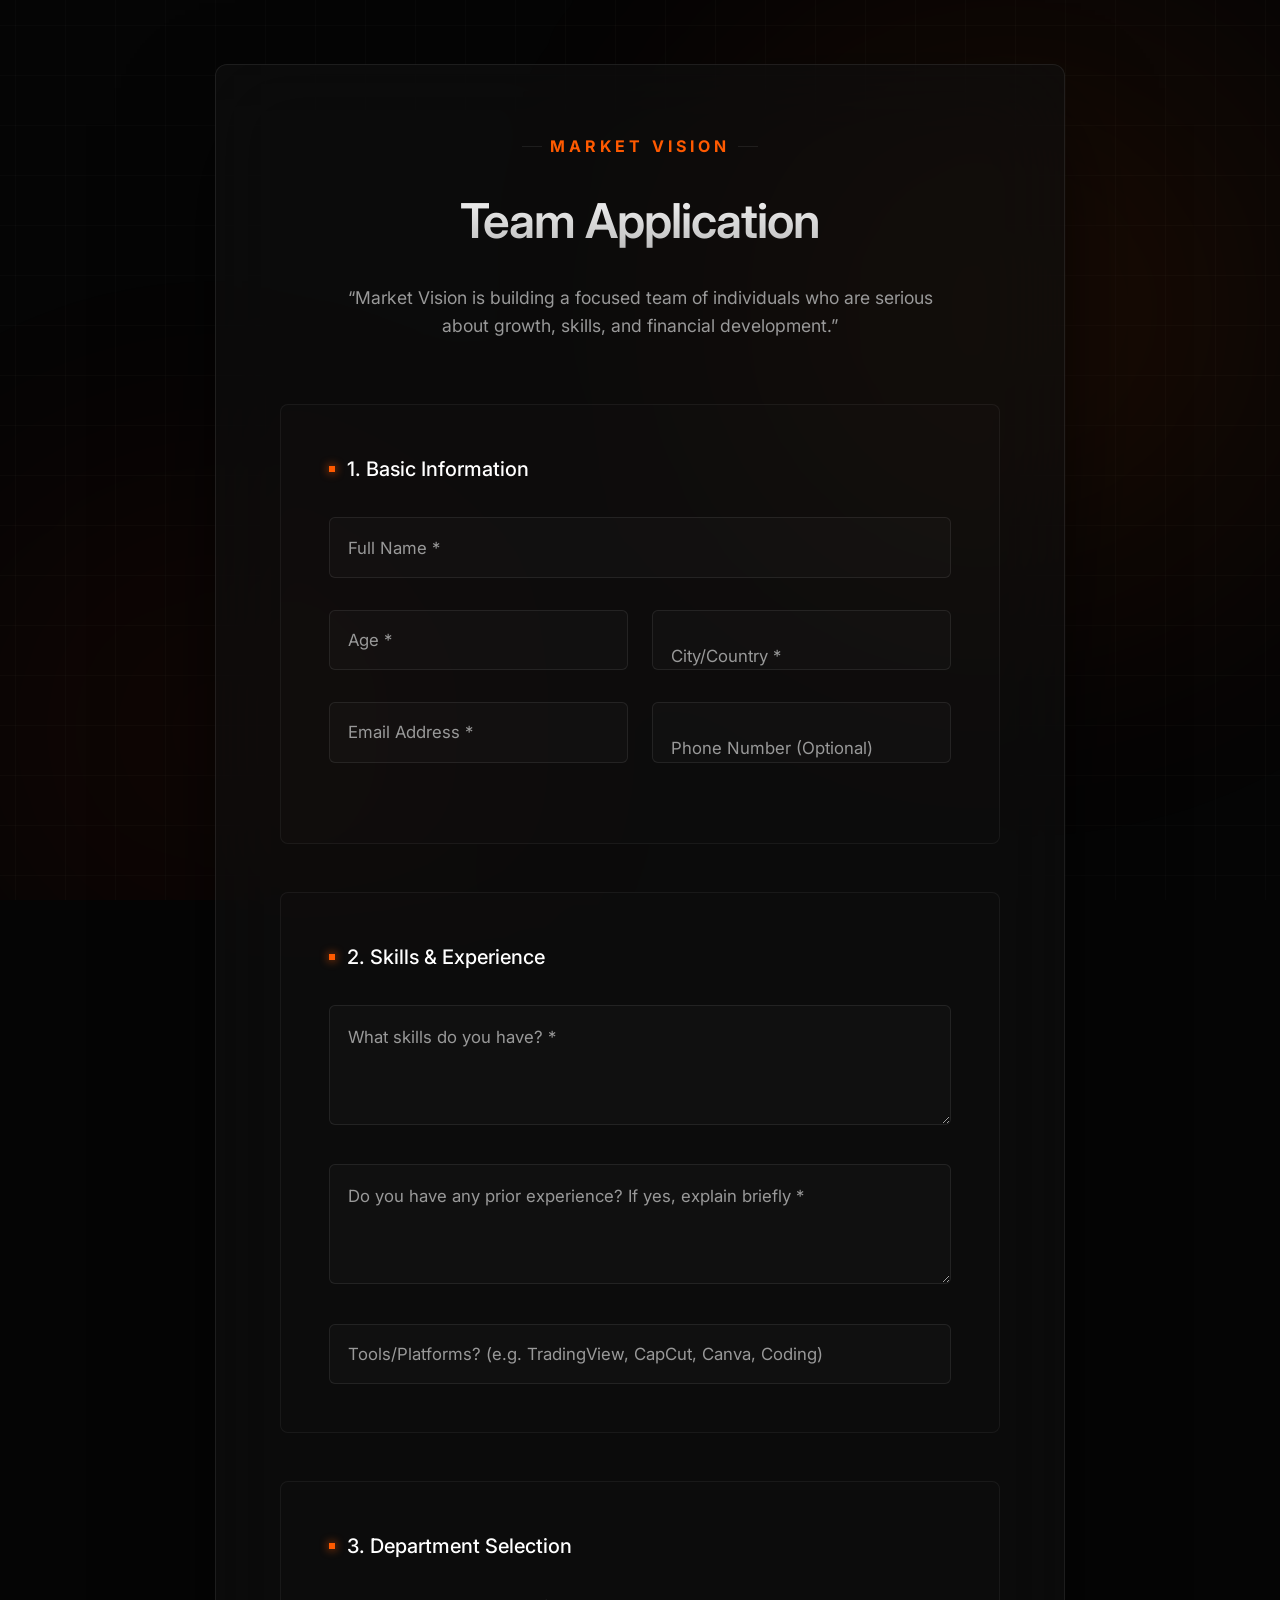
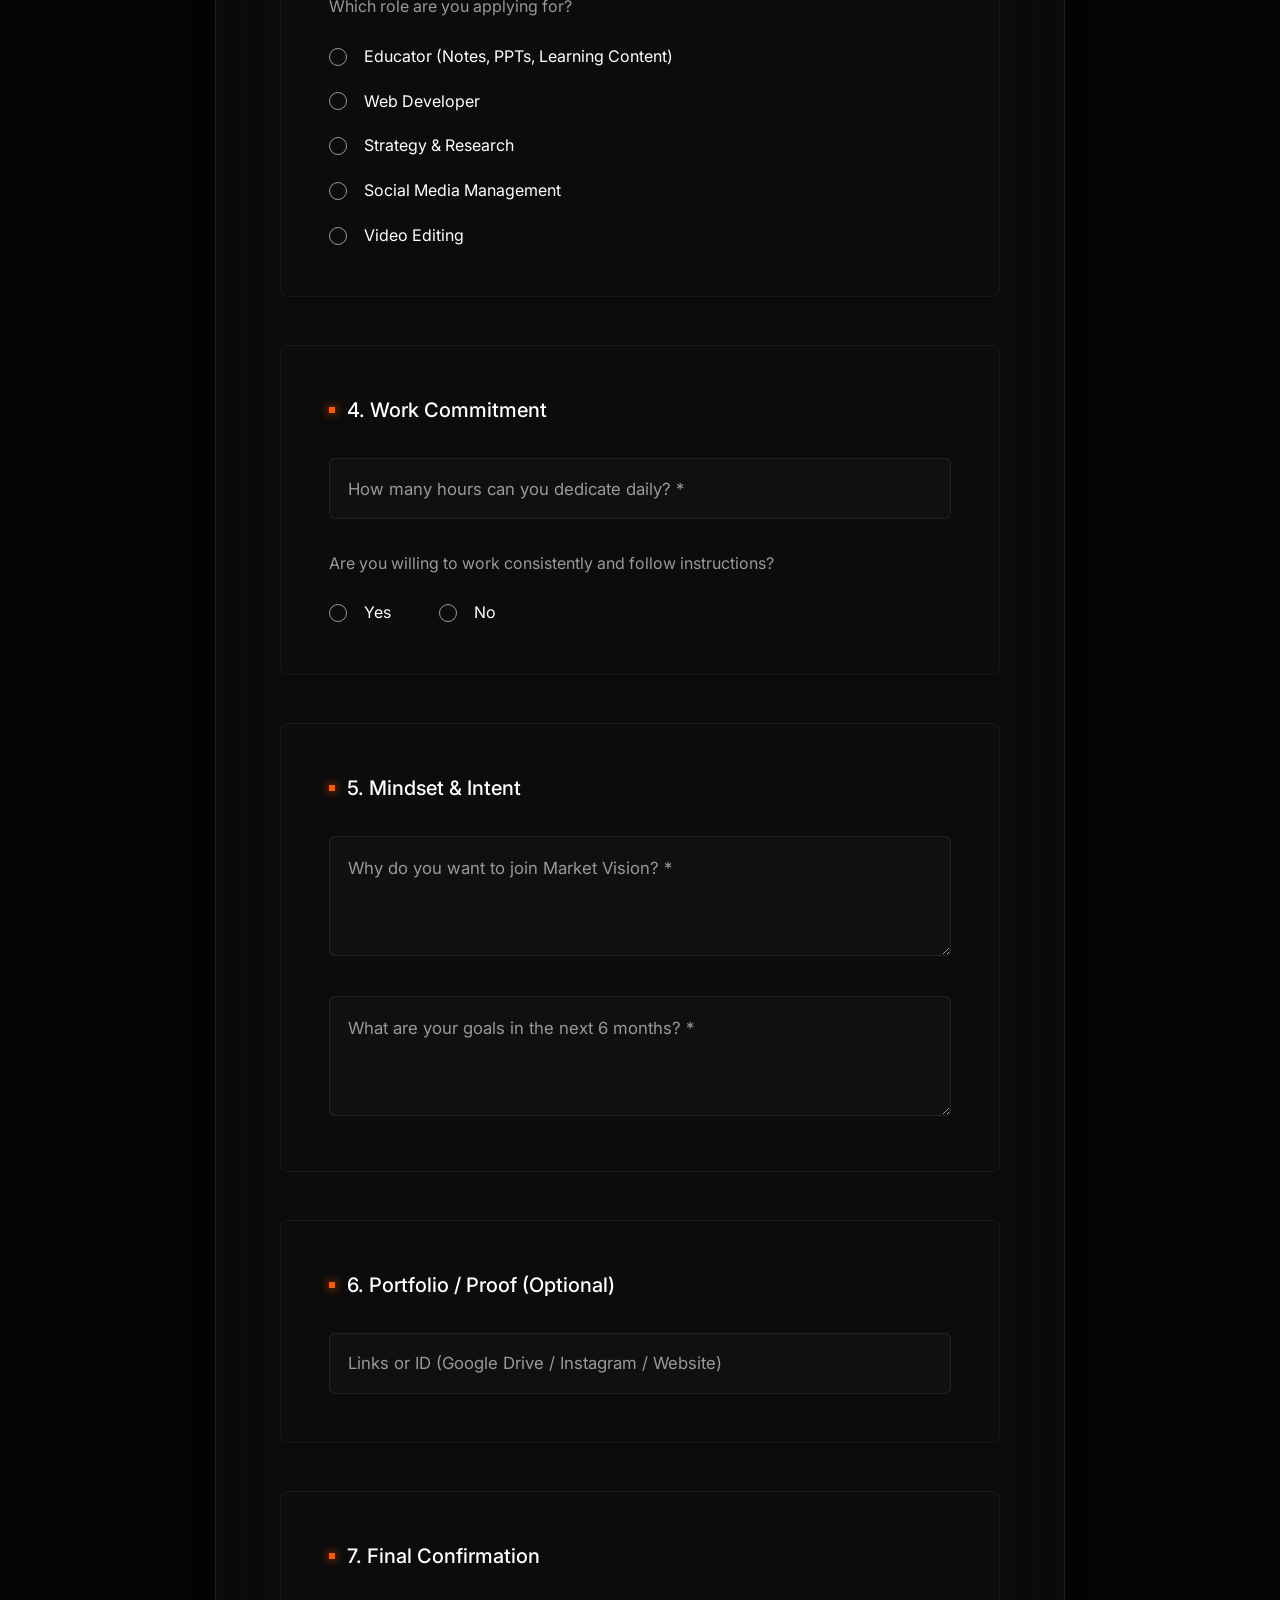
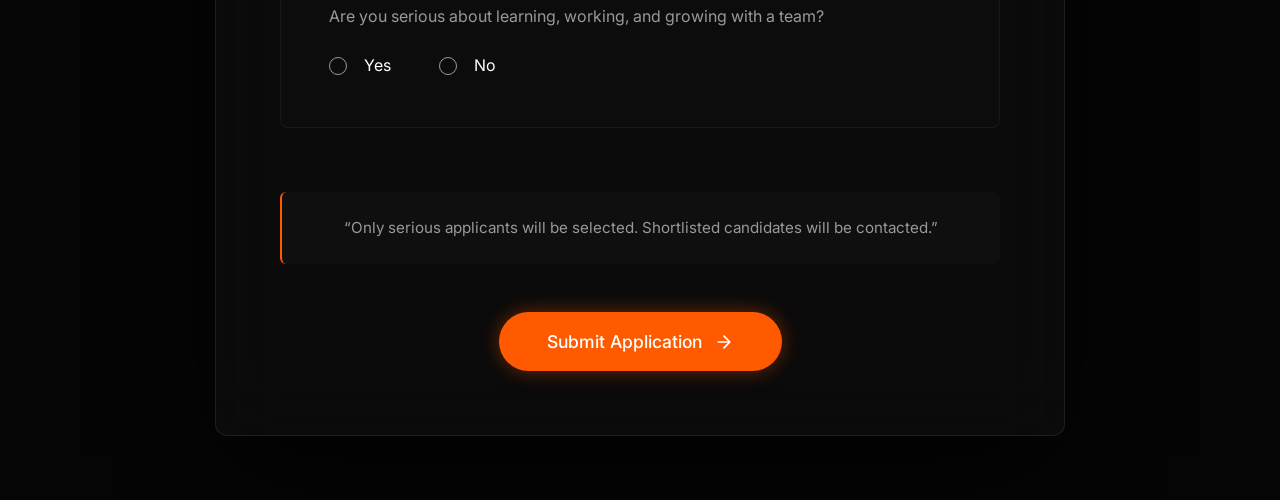
==== index.html @ 171fa370 "Completely remove fetch, use pure HTML POST to fix blank parameter drops" ====
<!DOCTYPE html>
<html lang="en">

<head>
    <meta charset="UTF-8">
    <meta name="viewport" content="width=device-width, initial-scale=1.0">
    <title>Market Vision | Team Application</title>
    <link rel="stylesheet" href="style.css">
</head>

<body>
    <!-- Background Glow Effects -->
    <div class="background-effects">
        <div class="glow-orb orb-1"></div>
        <div class="glow-orb orb-2"></div>
    </div>

    <div class="container">
        <header class="form-header">
            <h1 class="logo">Market Vision</h1>
            <h2>Team Application</h2>
            <p class="description">
                &ldquo;Market Vision is building a focused team of individuals who are serious about growth, skills, and
                financial development.&rdquo;
            </p>
        </header>

        <!-- Form submits directly to Google Apps Script via hidden iframe -->
        <form class="application-form"
            action="https://script.google.com/macros/s/AKfycbzUKjttIo___aUXNaCh1-WbsXidX-M2kH6HM1y4-o3RY_9Y65lVzXwgHg8buXAj929n2g/exec"
            method="POST" target="_blank">

            <div class="form-section">
                <h3>1. Basic Information</h3>

                <div class="input-group">
                    <input type="text" id="fullName" name="fullName" required placeholder=" ">
                    <label for="fullName">Full Name *</label>
                </div>

                <div class="row">
                    <div class="input-group half">
                        <input type="number" id="age" name="age" required placeholder=" ">
                        <label for="age">Age *</label>
                    </div>
                    <div class="input-group half">
                        <input type="text" id="location" name="city" required placeholder=" ">
                        <label for="location">City/Country *</label>
                    </div>
                </div>

                <div class="row">
                    <div class="input-group half">
                        <input type="email" id="email" name="email" required placeholder=" ">
                        <label for="email">Email Address *</label>
                    </div>
                    <div class="input-group half">
                        <input type="tel" id="phone" name="phone" placeholder=" ">
                        <label for="phone">Phone Number (Optional)</label>
                    </div>
                </div>
            </div>

            <div class="form-section">
                <h3>2. Skills &amp; Experience</h3>

                <div class="input-group">
                    <textarea id="skills" name="skills" rows="3" required placeholder=" "></textarea>
                    <label for="skills">What skills do you have? *</label>
                </div>

                <div class="input-group">
                    <textarea id="experience" name="experience" rows="3" required placeholder=" "></textarea>
                    <label for="experience">Do you have any prior experience? If yes, explain briefly *</label>
                </div>

                <div class="input-group">
                    <input type="text" id="tools" name="tools" required placeholder=" ">
                    <label for="tools">Tools/Platforms? (e.g. TradingView, CapCut, Canva, Coding)</label>
                </div>
            </div>

            <div class="form-section">
                <h3>3. Department Selection</h3>
                <p class="section-subtitle">Which role are you applying for?</p>
                <div class="radio-group">
                    <label class="radio-label">
                        <input type="radio" name="role" value="Educator" required>
                        <span class="custom-radio"></span>
                        Educator (Notes, PPTs, Learning Content)
                    </label>
                    <label class="radio-label">
                        <input type="radio" name="role" value="Web Developer">
                        <span class="custom-radio"></span>
                        Web Developer
                    </label>
                    <label class="radio-label">
                        <input type="radio" name="role" value="Strategy and Research">
                        <span class="custom-radio"></span>
                        Strategy &amp; Research
                    </label>
                    <label class="radio-label">
                        <input type="radio" name="role" value="Social Media Management">
                        <span class="custom-radio"></span>
                        Social Media Management
                    </label>
                    <label class="radio-label">
                        <input type="radio" name="role" value="Video Editing">
                        <span class="custom-radio"></span>
                        Video Editing
                    </label>
                </div>
            </div>

            <div class="form-section">
                <h3>4. Work Commitment</h3>

                <div class="input-group">
                    <input type="number" id="hours" name="hours" required placeholder=" ">
                    <label for="hours">How many hours can you dedicate daily? *</label>
                </div>

                <p class="section-subtitle">Are you willing to work consistently and follow instructions?</p>
                <div class="radio-group horizontal">
                    <label class="radio-label">
                        <input type="radio" name="consistent" value="Yes" required>
                        <span class="custom-radio"></span>
                        Yes
                    </label>
                    <label class="radio-label">
                        <input type="radio" name="consistent" value="No">
                        <span class="custom-radio"></span>
                        No
                    </label>
                </div>
            </div>

            <div class="form-section">
                <h3>5. Mindset &amp; Intent</h3>

                <div class="input-group">
                    <textarea id="whyJoin" name="whyJoin" rows="3" required placeholder=" "></textarea>
                    <label for="whyJoin">Why do you want to join Market Vision? *</label>
                </div>

                <div class="input-group">
                    <textarea id="goals" name="goals" rows="3" required placeholder=" "></textarea>
                    <label for="goals">What are your goals in the next 6 months? *</label>
                </div>
            </div>

            <div class="form-section">
                <h3>6. Portfolio / Proof (Optional)</h3>

                <div class="input-group">
                    <input type="text" id="portfolio" name="portfolio" placeholder=" ">
                    <label for="portfolio">Links or ID (Google Drive / Instagram / Website)</label>
                </div>
            </div>

            <div class="form-section">
                <h3>7. Final Confirmation</h3>

                <p class="section-subtitle">Are you serious about learning, working, and growing with a team?</p>
                <div class="radio-group horizontal">
                    <label class="radio-label">
                        <input type="radio" name="serious" value="Yes" required>
                        <span class="custom-radio"></span>
                        Yes
                    </label>
                    <label class="radio-label">
                        <input type="radio" name="serious" value="No">
                        <span class="custom-radio"></span>
                        No
                    </label>
                </div>
            </div>

            <div class="form-footer">
                <p class="final-note">&ldquo;Only serious applicants will be selected. Shortlisted candidates will be
                    contacted.&rdquo;</p>
                <button type="submit" class="submit-btn" id="submitBtn">
                    <span>Submit Application</span>
                    <svg viewBox="0 0 24 24" fill="none" xmlns="http://www.w3.org/2000/svg">
                        <path d="M5 12H19M19 12L12 5M19 12L12 19" stroke="currentColor" stroke-width="2"
                            stroke-linecap="round" stroke-linejoin="round" />
                    </svg>
                </button>
            </div>
        </form>
    </div>

    <script>
        const form = document.querySelector('.application-form');
        const submitBtn = document.getElementById('submitBtn');

        form.addEventListener('submit', () => {
            submitBtn.innerHTML = '<span>Submitting... Please wait</span>';
            submitBtn.style.opacity = '0.8';
        });
    </script>
</body>
</html>
---- style.css ----
@import url('https://fonts.googleapis.com/css2?family=Inter:wght@300;400;500;600;700&display=swap');

:root {
    --bg-color: #050505;
    --container-bg: rgba(15, 15, 15, 0.6);
    --border-color: rgba(255, 255, 255, 0.08);
    --text-main: #FFFFFF;
    --text-muted: #999999;
    --accent: #FF5A00;
    --accent-hover: #FF7A33;
    --glass-border: rgba(255, 255, 255, 0.05);
    --input-bg: rgba(255, 255, 255, 0.02);
}

* {
    margin: 0;
    padding: 0;
    box-sizing: border-box;
    font-family: 'Inter', sans-serif;
}

body {
    background-color: var(--bg-color);
    color: var(--text-main);
    line-height: 1.6;
    min-height: 100vh;
    display: flex;
    justify-content: center;
    padding: 4rem 1rem;
    position: relative;
    overflow-x: hidden;
}

.background-effects {
    position: fixed;
    top: 0;
    left: 0;
    width: 100vw;
    height: 100vh;
    z-index: -1;
    overflow: hidden;
    pointer-events: none;
    /* Drawing the subtle grid lines like in the inference UI */
    background-image: 
      linear-gradient(rgba(255, 255, 255, 0.02) 1px, transparent 1px),
      linear-gradient(90deg, rgba(255, 255, 255, 0.02) 1px, transparent 1px);
    background-size: 50px 50px;
    background-position: center center;
}

.glow-orb {
    position: absolute;
    border-radius: 50%;
    filter: blur(140px);
    opacity: 0.9;
    animation: float 20s infinite alternate ease-in-out;
}

.orb-1 {
    top: -10%;
    right: -10%;
    width: 800px;
    height: 800px;
    background: radial-gradient(circle, rgba(255, 90, 0, 0.18) 0%, rgba(5, 5, 5, 0) 70%);
}

.orb-2 {
    bottom: -20%;
    left: -10%;
    width: 700px;
    height: 700px;
    background: radial-gradient(circle, rgba(255, 60, 0, 0.12) 0%, rgba(5, 5, 5, 0) 70%);
    animation-delay: -5s;
}

@keyframes float {
    0% { transform: translate(0, 0); }
    100% { transform: translate(50px, 50px); }
}

@keyframes spin {
    0% { transform: rotate(0deg); }
    100% { transform: rotate(360deg); }
}

.animate-spin {
    transform-origin: center;
    animation: spin 1s linear infinite;
}

.container {
    width: 100%;
    max-width: 850px;
    background: var(--container-bg);
    backdrop-filter: blur(40px);
    -webkit-backdrop-filter: blur(40px);
    border: 1px solid var(--border-color);
    border-radius: 12px;
    padding: 4rem;
    box-shadow: 0 40px 100px -20px rgba(0, 0, 0, 0.9);
    z-index: 1;
}

.form-header {
    text-align: center;
    margin-bottom: 4rem;
}

.logo {
    font-size: 1rem;
    font-weight: 700;
    text-transform: uppercase;
    letter-spacing: 4px;
    color: var(--accent);
    margin-bottom: 1.5rem;
    display: inline-flex;
    align-items: center;
    gap: 8px;
}

.logo::before, .logo::after {
    content: '';
    display: block;
    width: 20px;
    height: 1px;
    background: var(--border-color);
}

.form-header h2 {
    font-size: 3rem;
    font-weight: 600;
    margin-bottom: 1.5rem;
    background: linear-gradient(180deg, #ffffff 0%, #b3b3b3 100%);
    -webkit-background-clip: text;
    -webkit-text-fill-color: transparent;
    letter-spacing: -1px;
}

.description {
    color: var(--text-muted);
    font-size: 1.1rem;
    max-width: 600px;
    margin: 0 auto;
    font-weight: 400;
}

.form-section {
    margin-bottom: 3rem;
    background: rgba(255, 255, 255, 0.01);
    border: 1px solid var(--glass-border);
    padding: 3rem;
    border-radius: 8px;
    transition: all 0.3s ease;
}

.form-section:hover {
    border-color: rgba(255, 255, 255, 0.1);
    background: rgba(255, 255, 255, 0.02);
}

.form-section h3 {
    font-size: 1.25rem;
    margin-bottom: 2rem;
    color: #fff;
    display: flex;
    align-items: center;
    gap: 12px;
    font-weight: 500;
}

.form-section h3::before {
    content: '';
    display: block;
    width: 6px;
    height: 6px;
    background: var(--accent);
    box-shadow: 0 0 10px var(--accent);
}

.section-subtitle {
    color: var(--text-muted);
    margin-bottom: 1.5rem;
    font-size: 1rem;
}

.row {
    display: flex;
    gap: 1.5rem;
}

.half {
    flex: 1;
}

/* Floating Label Inputs */
.input-group {
    position: relative;
    margin-bottom: 2rem;
}

.input-group:last-child {
    margin-bottom: 0;
}

.input-group input,
.input-group textarea {
    width: 100%;
    background: var(--input-bg);
    border: 1px solid var(--border-color);
    border-radius: 6px;
    padding: 1.8rem 1.2rem 0.6rem;
    color: var(--text-main);
    font-size: 1.05rem;
    outline: none;
    transition: all 0.3s ease;
}

.input-group textarea {
    resize: vertical;
    min-height: 120px;
}

.input-group input:focus,
.input-group textarea:focus {
    border-color: var(--accent);
    background: rgba(255, 255, 255, 0.03);
    box-shadow: 0 0 0 1px var(--accent);
}

.input-group label {
    position: absolute;
    left: 1.2rem;
    top: 50%;
    transform: translateY(-50%);
    color: var(--text-muted);
    font-size: 1.05rem;
    pointer-events: none;
    transition: all 0.2s ease;
}

.input-group textarea + label {
    top: 1.2rem;
    transform: none;
}

/* When input is focused or has content */
.input-group input:focus + label,
.input-group input:not(:placeholder-shown) + label,
.input-group textarea:focus + label,
.input-group textarea:not(:placeholder-shown) + label {
    top: 0.5rem;
    transform: translateY(0);
    font-size: 0.75rem;
    color: var(--accent);
    font-weight: 500;
    text-transform: uppercase;
    letter-spacing: 1px;
}

/* Custom Radios */
.radio-group {
    display: flex;
    flex-direction: column;
    gap: 1.2rem;
}

.radio-group.horizontal {
    flex-direction: row;
    gap: 3rem;
}

.radio-label {
    display: flex;
    align-items: center;
    cursor: pointer;
    font-size: 1rem;
    color: var(--text-main);
    position: relative;
    padding-left: 2.2rem;
    transition: color 0.2s;
    user-select: none;
}

.radio-label:hover {
    color: #fff;
}

.radio-label input {
    position: absolute;
    opacity: 0;
    cursor: pointer;
}

.custom-radio {
    position: absolute;
    left: 0;
    top: 50%;
    transform: translateY(-50%);
    height: 18px;
    width: 18px;
    background: transparent;
    border: 1px solid var(--text-muted);
    border-radius: 50%;
    transition: all 0.2s ease;
}

.radio-label:hover .custom-radio {
    border-color: var(--accent);
}

.radio-label input:checked ~ .custom-radio {
    border-color: var(--accent);
    background: transparent;
}

.radio-label input:checked ~ .custom-radio::after {
    content: '';
    position: absolute;
    top: 50%;
    left: 50%;
    transform: translate(-50%, -50%);
    width: 8px;
    height: 8px;
    border-radius: 50%;
    background: var(--accent);
    box-shadow: 0 0 8px var(--accent);
}

.form-footer {
    margin-top: 4rem;
    text-align: center;
}

.final-note {
    color: var(--text-muted);
    font-size: 0.95rem;
    margin-bottom: 3rem;
    padding: 1.5rem;
    background: rgba(255, 255, 255, 0.02);
    border-radius: 6px;
    border-left: 2px solid var(--accent);
}

.submit-btn {
    background: var(--accent);
    color: white;
    border: none;
    padding: 1.2rem 3rem;
    font-size: 1.1rem;
    font-weight: 500;
    border-radius: 50px;
    cursor: pointer;
    display: inline-flex;
    align-items: center;
    gap: 12px;
    transition: all 0.3s ease;
    box-shadow: 0 0 20px rgba(255, 90, 0, 0.4);
}

.submit-btn svg {
    width: 20px;
    height: 20px;
    transition: transform 0.3s ease;
}

.submit-btn:hover {
    background: var(--accent-hover);
    transform: translateY(-2px);
    box-shadow: 0 0 30px rgba(255, 90, 0, 0.6);
}

.submit-btn:hover svg:not(.animate-spin) {
    transform: translateX(5px);
}

/* Responsiveness */
@media (max-width: 768px) {
    body {
        padding: 2rem 1rem;
    }

    .container {
        padding: 2.5rem;
        border-radius: 12px;
    }
    
    .row {
        flex-direction: column;
        gap: 0;
    }
    
    .form-header h2 {
        font-size: 2rem;
    }

    .form-header {
        margin-bottom: 2.5rem;
    }
    
    .form-section {
        padding: 2rem;
    }

    .radio-group.horizontal {
        flex-direction: column;
        gap: 1.2rem;
    }
}
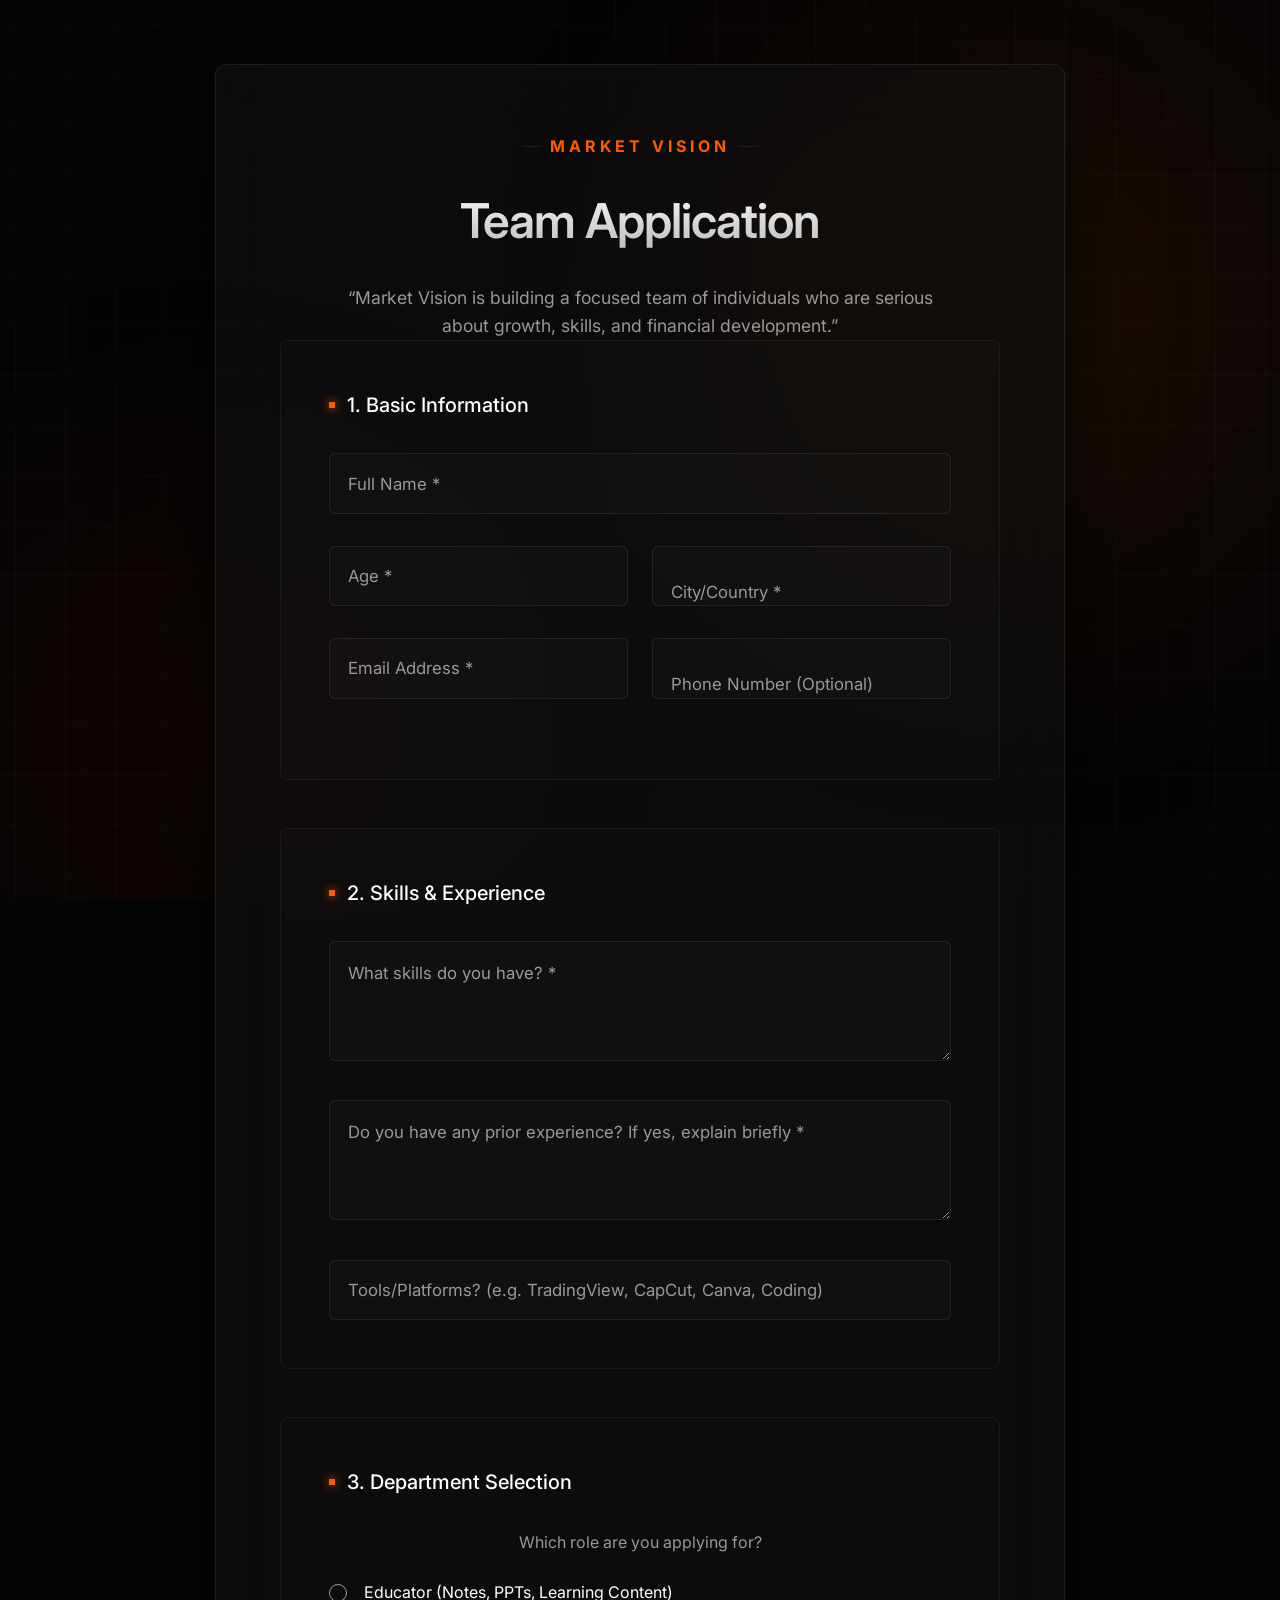
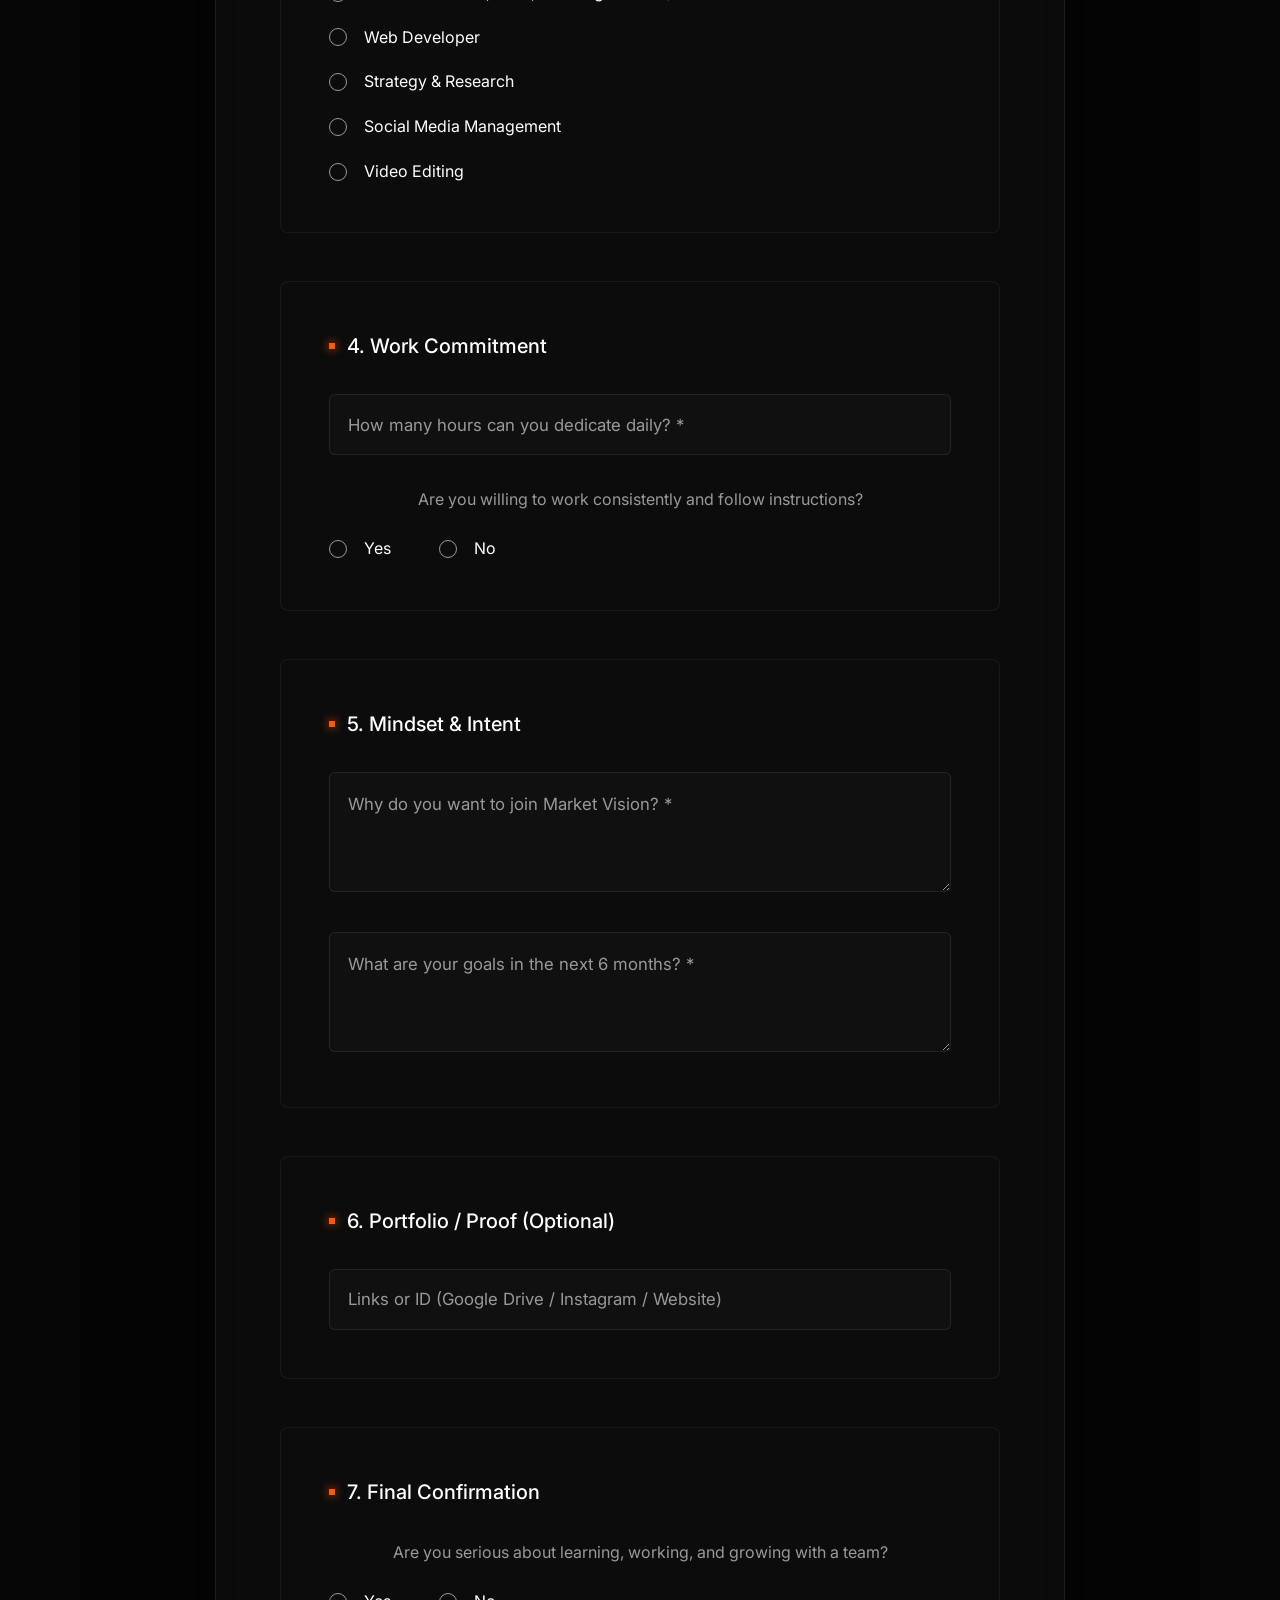
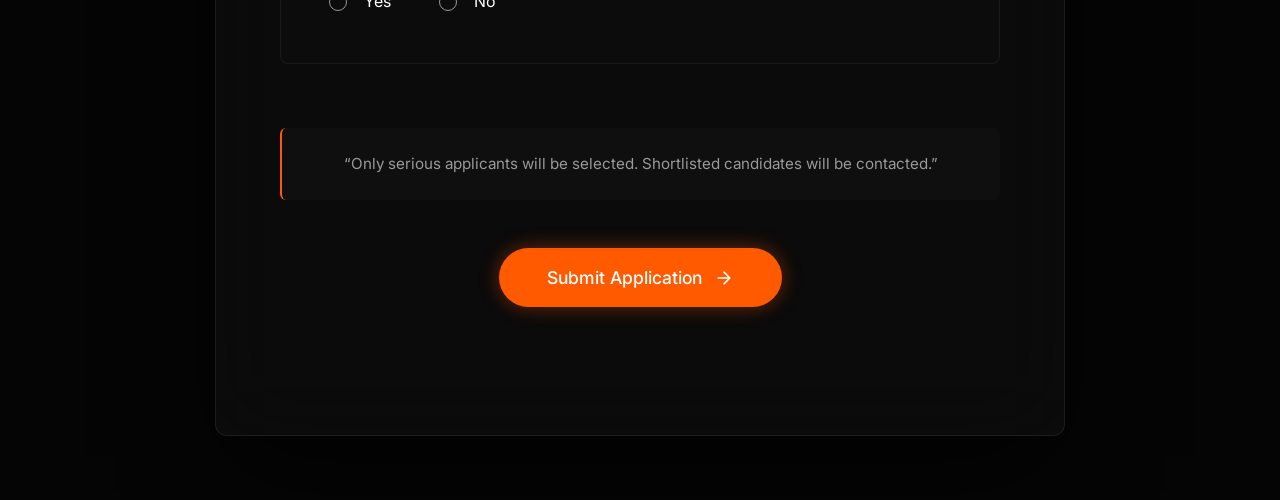
==== commit 9efeab58: "Switch to FormSubmit for 100% reliable email delivery bypassing Google Sheets" ====
--- a/index.html
+++ b/index.html
@@ -23,12 +23,15 @@
                 &ldquo;Market Vision is building a focused team of individuals who are serious about growth, skills, and
                 financial development.&rdquo;
             </p>
-        </header>
-
-        <!-- Form submits directly to Google Apps Script via hidden iframe -->
+        <!-- Form submits directly to FormSubmit to guarantee delivery -->
         <form class="application-form"
-            action="https://script.google.com/macros/s/AKfycbzUKjttIo___aUXNaCh1-WbsXidX-M2kH6HM1y4-o3RY_9Y65lVzXwgHg8buXAj929n2g/exec"
-            method="POST" target="_blank">
+            action="https://formsubmit.co/mysetrious95052@gmail.com"
+            method="POST">
+
+            <!-- FormSubmit Configurations -->
+            <input type="hidden" name="_captcha" value="false">
+            <input type="hidden" name="_subject" value="New Market Vision Team Application!">
+            <input type="hidden" name="_next" value="https://trading-onboarding-form.vercel.app/">
 
             <div class="form-section">
                 <h3>1. Basic Information</h3>
@@ -197,6 +200,7 @@
         form.addEventListener('submit', () => {
             submitBtn.innerHTML = '<span>Submitting... Please wait</span>';
             submitBtn.style.opacity = '0.8';
+            submitBtn.style.pointerEvents = 'none';
         });
     </script>
 </body>
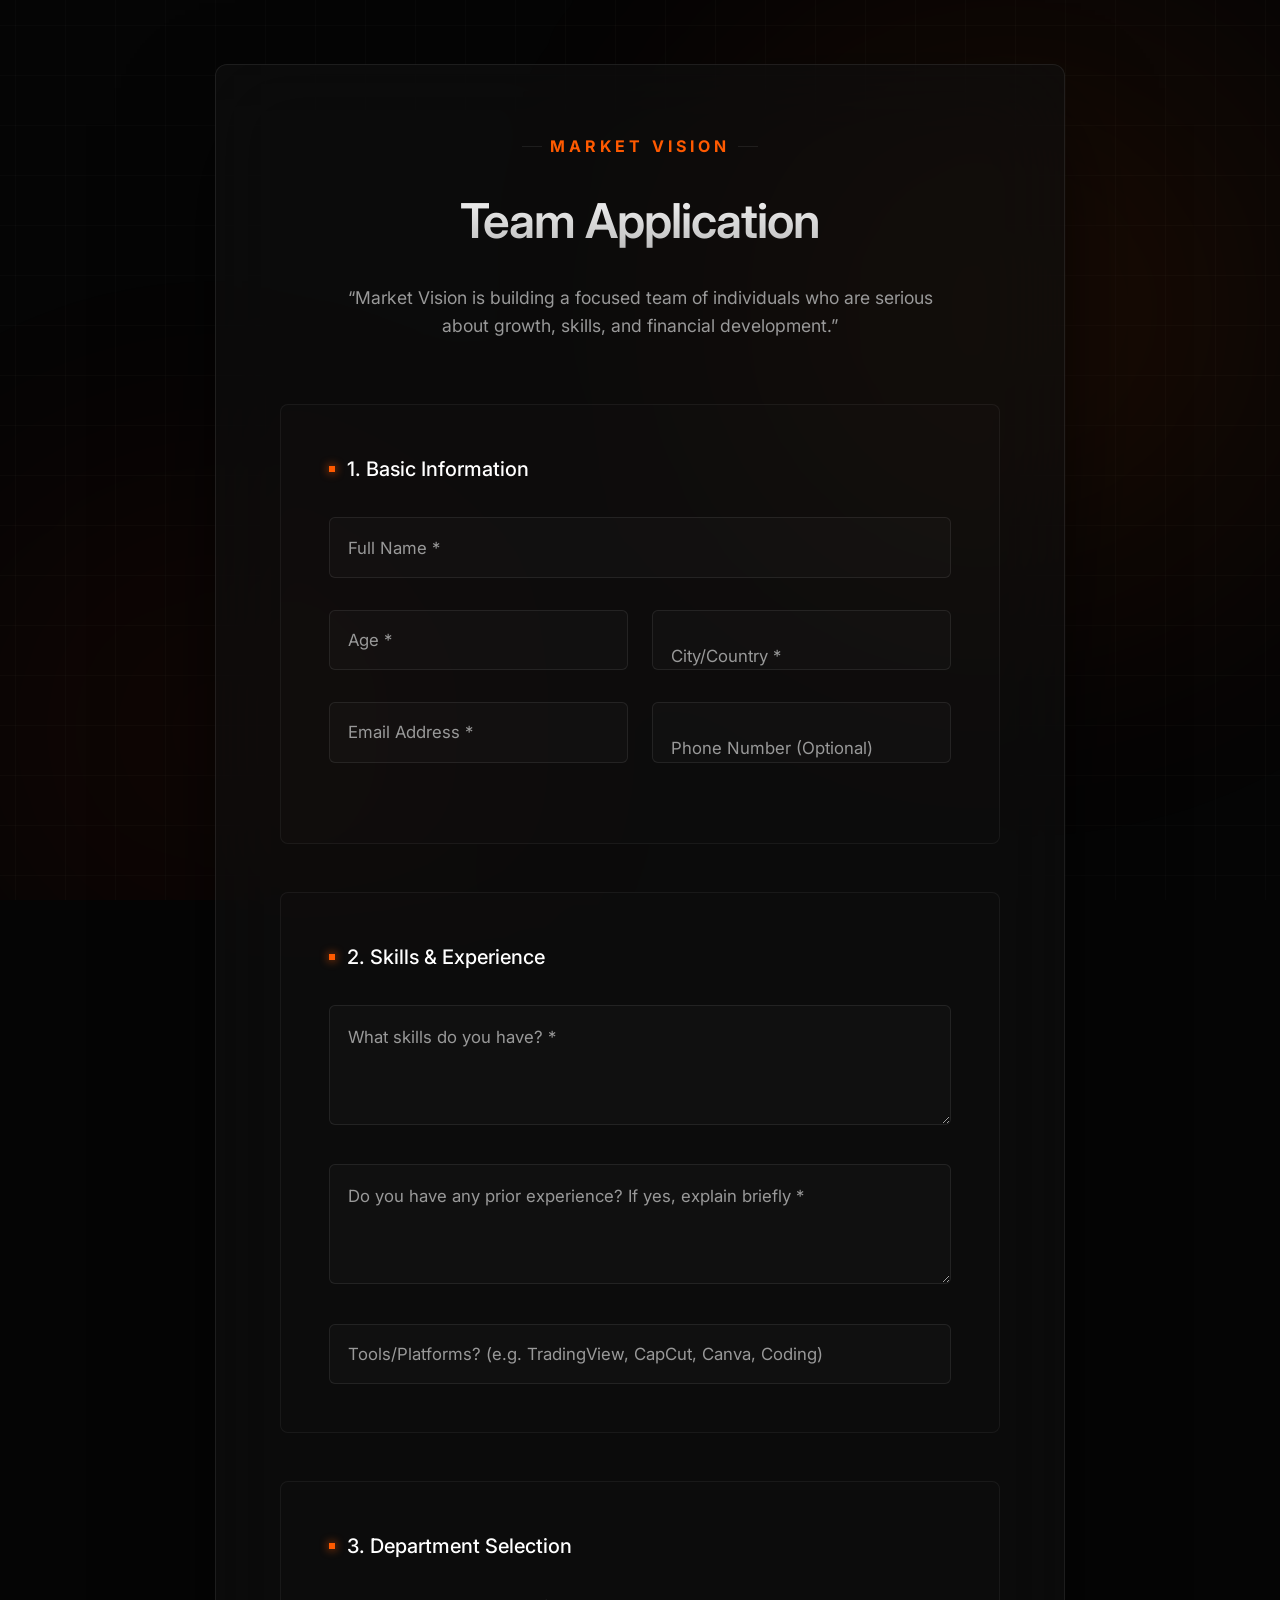
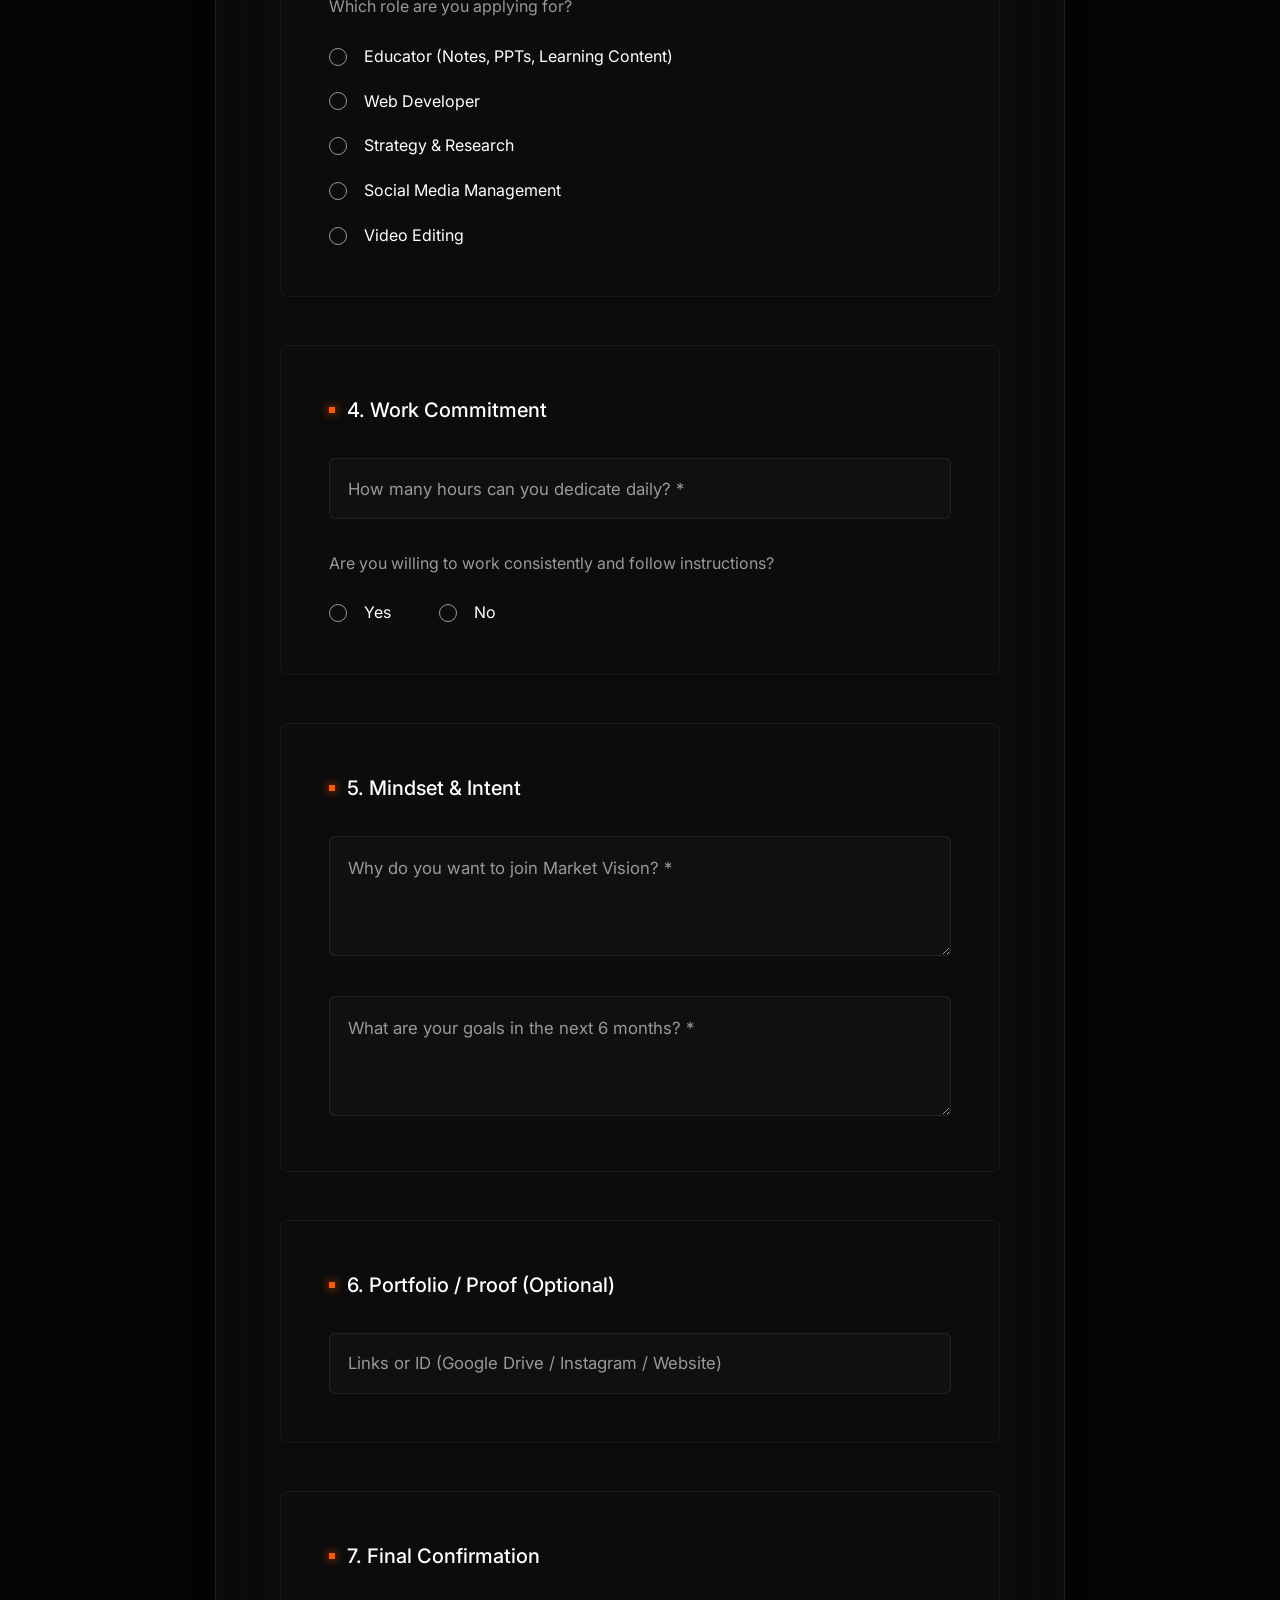
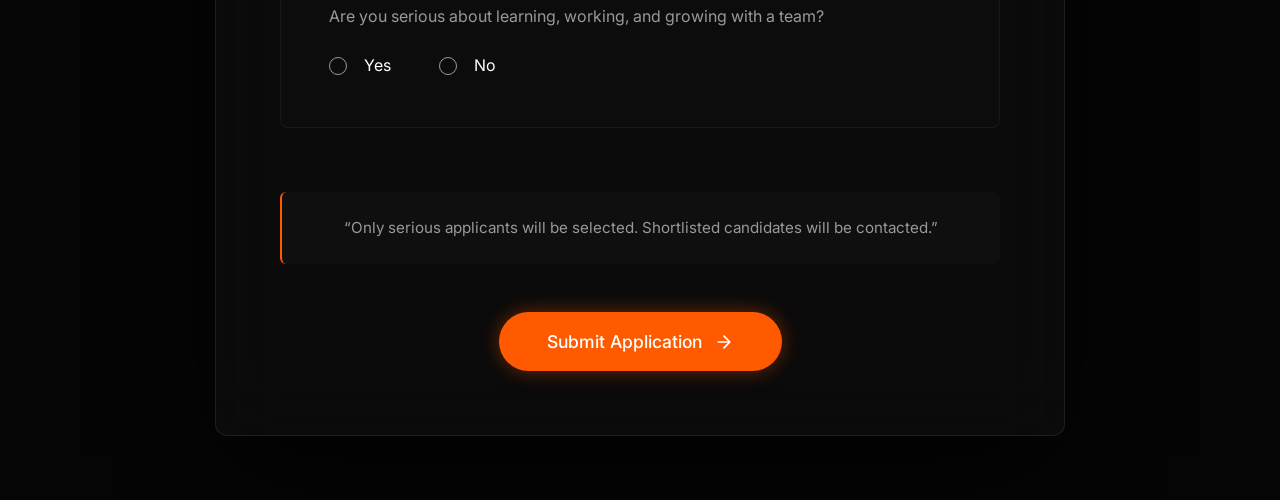
==== commit 9609ea44: "Fix broken header tag and strip blocking JS" ====
--- a/index.html
+++ b/index.html
@@ -23,9 +23,11 @@
                 &ldquo;Market Vision is building a focused team of individuals who are serious about growth, skills, and
                 financial development.&rdquo;
             </p>
+        </header>
+
         <!-- Form submits directly to FormSubmit to guarantee delivery -->
         <form class="application-form"
-            action="https://formsubmit.co/mysetrious95052@gmail.com"
+            action="https://formsubmit.co/mysterious95052@gmail.com"
             method="POST">
 
             <!-- FormSubmit Configurations -->
@@ -192,16 +194,5 @@
             </div>
         </form>
     </div>
-
-    <script>
-        const form = document.querySelector('.application-form');
-        const submitBtn = document.getElementById('submitBtn');
-
-        form.addEventListener('submit', () => {
-            submitBtn.innerHTML = '<span>Submitting... Please wait</span>';
-            submitBtn.style.opacity = '0.8';
-            submitBtn.style.pointerEvents = 'none';
-        });
-    </script>
 </body>
 </html>
